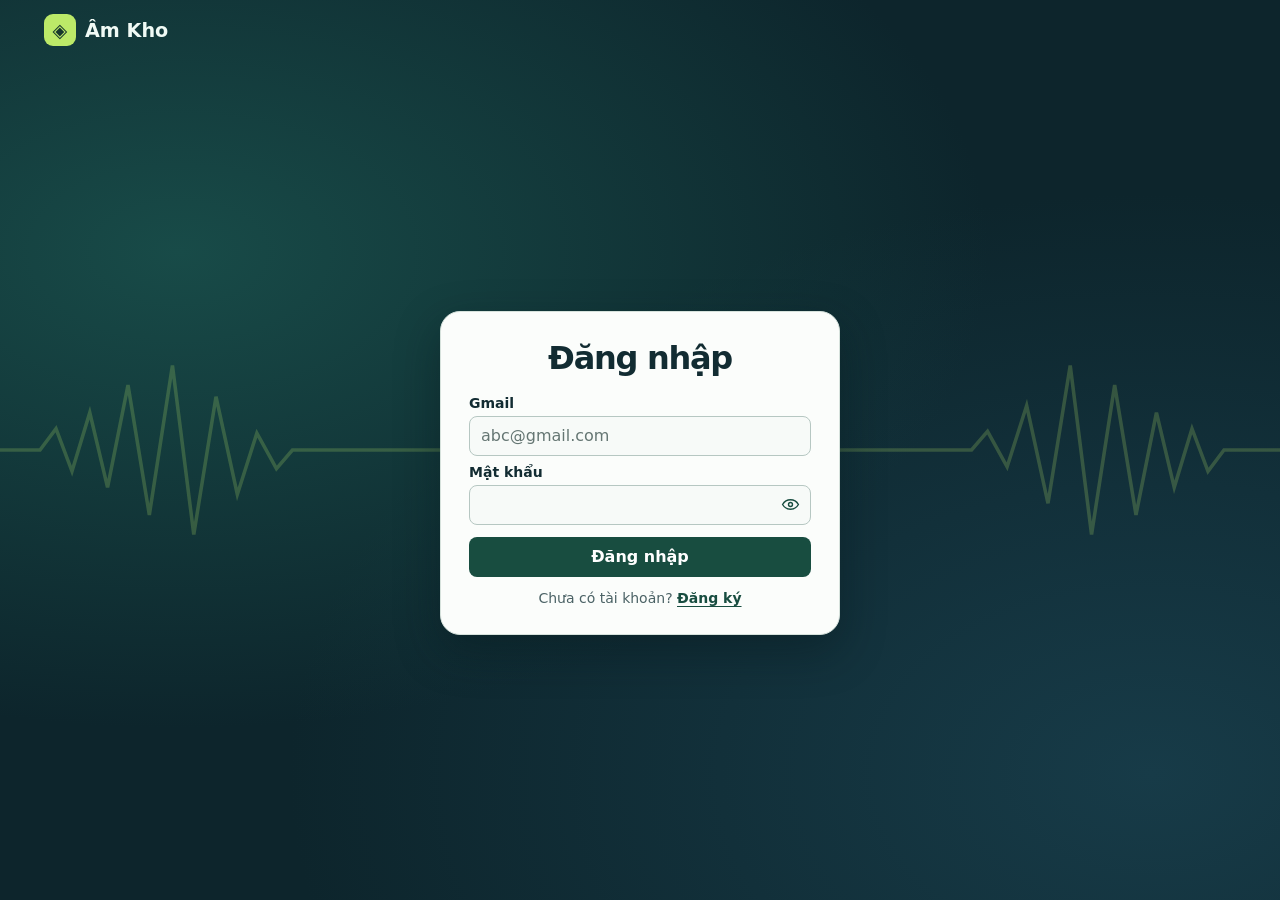
==== web/index.html @ 957ab634 "tao UI dang ky, dang nhap" ====
<!doctype html>
<html lang="vi">
<head>
  <meta charset="utf-8">
  <meta name="viewport" content="width=device-width, initial-scale=1">
  <meta name="color-scheme" content="light">
  <title>Đăng nhập · Âm Kho</title>
  <link rel="stylesheet" href="assets/auth.css">
  <script src="assets/auth.js" defer></script>
</head>
<body>
  <header class="site-header">
    <a class="brand" href="#login"><span class="brand-icon" aria-hidden="true">◈</span> Âm Kho</a>
  </header>
  <div class="toast" id="auth-toast" role="status" aria-live="polite" aria-atomic="true"></div>
  <main class="shell">
    <section class="account-content" aria-labelledby="screen-title">
        <h1 id="screen-title" tabindex="-1">Đăng nhập</h1>

        <form id="login-form" action="#login">
          <label for="login-email">Gmail</label>
          <input id="login-email" type="email" placeholder="abc@gmail.com" autocomplete="username" required maxlength="254" autocapitalize="none" spellcheck="false">
          <label for="login-password">Mật khẩu</label>
          <div class="password-field">
            <input id="login-password" type="password" autocomplete="current-password" required maxlength="128">
            <button class="password-toggle" type="button" aria-controls="login-password" aria-label="Hiện mật khẩu" title="Hiện mật khẩu" hidden></button>
          </div>
          <button type="submit">Đăng nhập</button>
        </form>

        <form id="register-form" action="#register" hidden>
          <label for="register-email">Gmail</label>
          <input id="register-email" type="email" placeholder="abc@gmail.com" autocomplete="username" required maxlength="254" autocapitalize="none" spellcheck="false">
          <label for="register-password">Mật khẩu</label>
          <div class="password-field">
            <input id="register-password" type="password" autocomplete="new-password" required maxlength="128" aria-describedby="password-hint">
            <button class="password-toggle" type="button" aria-controls="register-password" aria-label="Hiện mật khẩu" title="Hiện mật khẩu" hidden></button>
          </div>
          <small id="password-hint">Gồm chữ thường, chữ hoa, số và ký tự đặc biệt.</small>
          <label for="confirm-password">Nhập lại mật khẩu</label>
          <div class="password-field">
            <input id="confirm-password" type="password" autocomplete="new-password" required maxlength="128">
            <button class="password-toggle" type="button" aria-controls="confirm-password" aria-label="Hiện mật khẩu nhập lại" title="Hiện mật khẩu nhập lại" hidden></button>
          </div>
          <button type="submit">Tạo tài khoản</button>
        </form>

        <p class="notice" id="notice" role="status" aria-live="polite" hidden></p>
        <p class="account-switch"><span id="switch-text">Chưa có tài khoản?</span> <a id="switch-link" href="#register">Đăng ký</a></p>
        <noscript>Vui lòng bật JavaScript để xem cả hai giao diện.</noscript>
    </section>
  </main>
</body>
</html>
---- web/assets/auth.css ----
:root { color: #122c32; background: #0d252c; font-family: system-ui, sans-serif; color-scheme: light; }
* { box-sizing: border-box; }
[hidden] { display: none !important; }
body {
  min-height: 100vh;
  min-height: 100dvh;
  margin: 0;
  display: grid;
  grid-template-rows: auto 1fr;
  background:
    radial-gradient(ellipse at 14% 28%, #184b48 0, transparent 52%),
    radial-gradient(ellipse at 90% 86%, #173b48 0, transparent 53%),
    #0d252c;
}
body::before {
  content: '';
  position: fixed;
  inset: 0;
  pointer-events: none;
  background: center / max(850px, 100vw) auto no-repeat url("data:image/svg+xml,%3Csvg xmlns='http://www.w3.org/2000/svg' viewBox='0 0 1440 360'%3E%3Cg fill='none' stroke='%23bce968' stroke-linecap='round' stroke-width='4' opacity='.22'%3E%3Cpath d='M-20 180h65l18-24 18 48 20-66 20 84 23-115 24 146 26-168 24 190 25-155 24 110 22-69 22 40 18-21h208m362 0h194l18-21 22 40 22-69 24 110 25-155 24 190 26-168 24 146 23-115 20 84 20-66 18 48 18-24h65'/%3E%3C/g%3E%3C/svg%3E");
}
.site-header, .shell { position: relative; }
.site-header { padding: 14px clamp(16px, 4vw, 44px); }
.brand { display: inline-flex; align-items: center; gap: 9px; color: #f0faf5; text-decoration: none; font-size: 1.2rem; }
.brand-icon { display: grid; place-items: center; width: 32px; height: 32px; border-radius: 9px; background: #bce968; color: #16362c; }
.shell { display: grid; place-items: center; padding: 8px 16px 22px; }
.account-content { width: min(100%, 400px); padding: clamp(16px, 4vw, 28px); background: #fbfdfb; border: 1px solid #d6e2dc; border-radius: 20px; box-shadow: 0 16px 44px #06191e70; }
h1 { font-size: clamp(1.55rem, 4vw, 2rem); margin: 0 0 15px; letter-spacing: -.04em; line-height: 1.15; text-align: center; }
form { display: grid; gap: 5px; }
label { margin-top: 3px; font-size: .875rem; font-weight: 700; }
input { width: 100%; min-width: 0; min-height: 40px; padding: 8px 11px; font: inherit; color: inherit; background: #f7faf8; border: 1px solid #b6c7c2; border-radius: 8px; }
input::placeholder { color: #657673; opacity: 1; }
small { margin-bottom: 1px; color: #4b6265; font-size: .79rem; line-height: 1.3; }
.password-field { position: relative; }
.password-field input { padding-inline-end: 44px; }
.password-field input::-ms-reveal { display: none; }
.password-toggle { position: absolute; inset-inline-end: 2px; top: 2px; bottom: 2px; width: 38px; padding: 0; border: 0; border-radius: 7px; color: #184d40; background: transparent; cursor: pointer; }
.password-toggle::before { content: ''; display: block; width: 19px; height: 19px; margin: auto; background: center / contain no-repeat url("data:image/svg+xml,%3Csvg xmlns='http://www.w3.org/2000/svg' viewBox='0 0 24 24' fill='none' stroke='%23184d40' stroke-width='1.8'%3E%3Cpath d='M2 12s3.5-6 10-6 10 6 10 6-3.5 6-10 6-10-6-10-6Z'/%3E%3Ccircle cx='12' cy='12' r='2.5'/%3E%3C/svg%3E"); }
.password-toggle.is-visible::after { content: ''; position: absolute; width: 20px; height: 2px; background: currentColor; top: 50%; left: 50%; transform: translate(-50%, -50%) rotate(-45deg); box-shadow: 0 -1px #f7faf8; }
.password-toggle:hover { background-color: #e7f1ed; }
form button[type="submit"] { min-height: 40px; margin-top: 7px; padding: 8px 12px; border: 0; border-radius: 8px; background: #184d40; color: white; font: inherit; font-weight: 700; cursor: pointer; }
form button[type="submit"]:hover { background: #123a31; }
form button[type="submit"]:disabled { opacity: .7; cursor: wait; }
:focus-visible { outline: 2px solid #407c4e; outline-offset: 2px; }
.account-switch { margin: 13px 0 0; text-align: center; color: #4b6265; font-size: .875rem; }
a { color: #184d40; font-weight: 700; text-underline-offset: 3px; }
.notice { margin: 9px 0 0; padding: 7px 9px; border-radius: 7px; background: #e6f5e9; color: #184d40; font-size: .84rem; line-height: 1.3; }
.notice[data-kind="error"] { background: #fceeea; color: #8b2d20; }
.toast { position: fixed; z-index: 1; inset-block-start: 12px; inset-inline-start: 50%; transform: translateX(-50%); width: max-content; max-width: calc(100% - 32px); padding: 10px 15px; border-radius: 9px; background: #bce968; color: #16362c; box-shadow: 0 5px 18px #06191e70; font-size: .9rem; font-weight: 700; text-align: center; pointer-events: none; }
.toast:empty { padding: 0; box-shadow: none; }
.toast { opacity: 0; transition: opacity 240ms ease-in-out; }
.toast.is-visible { opacity: 1; }
.toast[data-kind="error"] { background: #fceeea; color: #8b2d20; }

@media (prefers-reduced-motion: reduce) {
  .toast { transition: none; }
}

@media (max-width: 480px) {
  .toast { inset-block-start: 56px; }
}

@media (max-height: 560px) {
  .site-header { padding-block: 7px; }
  .shell { padding-block: 4px 8px; }
  .account-content { padding-block: 12px; }
  h1 { margin-bottom: 9px; }
  form { gap: 4px; }
  .account-switch { margin-top: 9px; }
}
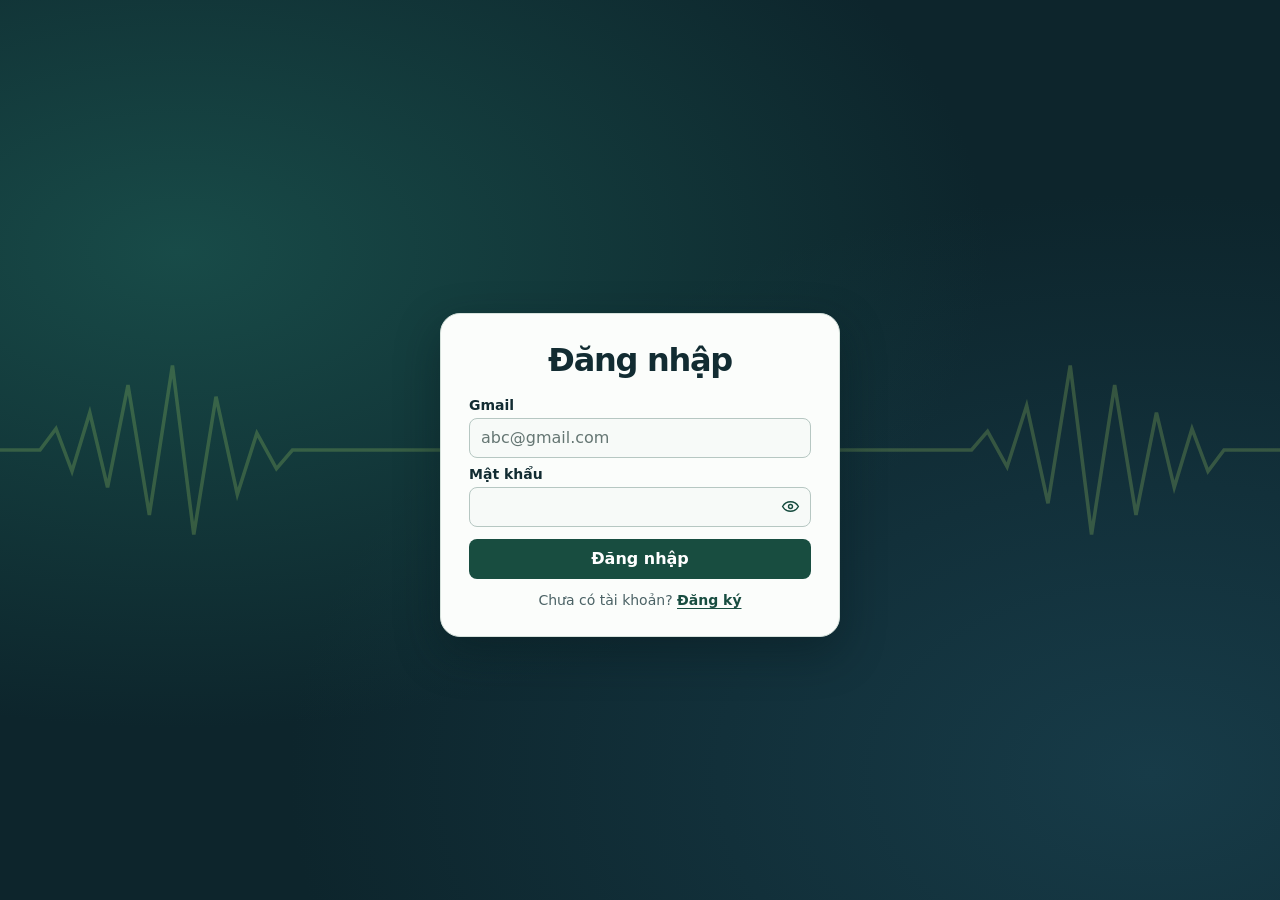
==== commit 1b28bf31: "them logo, them nut dang xuat" ====
--- a/web/index.html
+++ b/web/index.html
@@ -4,13 +4,13 @@
   <meta charset="utf-8">
   <meta name="viewport" content="width=device-width, initial-scale=1">
   <meta name="color-scheme" content="light">
-  <title>Đăng nhập · Âm Kho</title>
+  <title>Đăng nhập · EchoRent</title>
   <link rel="stylesheet" href="assets/auth.css">
   <script src="assets/auth.js" defer></script>
 </head>
 <body>
   <header class="site-header">
-    <a class="brand" href="#login"><span class="brand-icon" aria-hidden="true">◈</span> Âm Kho</a>
+    <!-- site-brand -->
   </header>
   <div class="toast" id="auth-toast" role="status" aria-live="polite" aria-atomic="true"></div>
   <main class="shell">
--- a/web/assets/auth.css
+++ b/web/assets/auth.css
@@ -19,10 +19,27 @@
   pointer-events: none;
   background: center / max(850px, 100vw) auto no-repeat url("data:image/svg+xml,%3Csvg xmlns='http://www.w3.org/2000/svg' viewBox='0 0 1440 360'%3E%3Cg fill='none' stroke='%23bce968' stroke-linecap='round' stroke-width='4' opacity='.22'%3E%3Cpath d='M-20 180h65l18-24 18 48 20-66 20 84 23-115 24 146 26-168 24 190 25-155 24 110 22-69 22 40 18-21h208m362 0h194l18-21 22 40 22-69 24 110 25-155 24 190 26-168 24 146 23-115 20 84 20-66 18 48 18-24h65'/%3E%3C/g%3E%3C/svg%3E");
 }
-.site-header, .shell { position: relative; }
-.site-header { padding: 14px clamp(16px, 4vw, 44px); }
+.shell { position: relative; }
+.site-header { position: sticky; top: 0; z-index: 1; display: flex; align-items: center; justify-content: space-between; gap: 12px; min-height: 36px; padding: 14px clamp(16px, 4vw, 44px); box-sizing: content-box; }
+.logout-button { min-height: 36px; padding: 6px 12px; border: 1px solid #bce968; border-radius: 8px; background: #14363c; color: #f0faf5; font: inherit; font-size: .875rem; cursor: pointer; }
+.logout-button:disabled { opacity: .65; cursor: wait; }
+.logout-dialog { width: min(400px, calc(100% - 32px)); padding: 24px; border: 1px solid #d6e2dc; border-radius: 16px; background: #fbfdfb; color: #122c32; box-shadow: 0 16px 48px #06191e80; }
+.logout-dialog[open], .logout-dialog[open]::backdrop { animation: dialog-fade-in 240ms ease-in-out both; }
+.logout-dialog::backdrop { background: #071b22a6; }
+.logout-dialog.is-closing, .logout-dialog.is-closing::backdrop { animation-name: dialog-fade-out; }
+.logout-dialog h1 { margin: 0 0 8px; text-align: left; font-size: 1.3rem; }
+.logout-dialog > p:not(.notice) { margin: 0; color: #4b6265; font-size: .95rem; }
+.logout-actions { display: flex; justify-content: flex-end; gap: 8px; margin-top: 20px; }
+.dialog-button { min-height: 38px; padding: 7px 12px; border: 1px solid #b6c7c2; border-radius: 8px; background: #f7faf8; color: #122c32; font: inherit; font-size: .9rem; font-weight: 700; cursor: pointer; }
+.dialog-button:hover { background: #e7f1ed; }
+.dialog-confirm { border-color: #184d40; background: #184d40; color: white; }
+.dialog-confirm:hover { background: #123a31; }
+.dialog-button:disabled { opacity: .65; cursor: wait; }
+
+@keyframes dialog-fade-in { from { opacity: 0; } to { opacity: 1; } }
+@keyframes dialog-fade-out { from { opacity: 1; } to { opacity: 0; } }
 .brand { display: inline-flex; align-items: center; gap: 9px; color: #f0faf5; text-decoration: none; font-size: 1.2rem; }
-.brand-icon { display: grid; place-items: center; width: 32px; height: 32px; border-radius: 9px; background: #bce968; color: #16362c; }
+.brand-icon { display: block; width: 32px; height: 32px; object-fit: contain; }
 .shell { display: grid; place-items: center; padding: 8px 16px 22px; }
 .account-content { width: min(100%, 400px); padding: clamp(16px, 4vw, 28px); background: #fbfdfb; border: 1px solid #d6e2dc; border-radius: 20px; box-shadow: 0 16px 44px #06191e70; }
 h1 { font-size: clamp(1.55rem, 4vw, 2rem); margin: 0 0 15px; letter-spacing: -.04em; line-height: 1.15; text-align: center; }
@@ -46,7 +63,7 @@
 a { color: #184d40; font-weight: 700; text-underline-offset: 3px; }
 .notice { margin: 9px 0 0; padding: 7px 9px; border-radius: 7px; background: #e6f5e9; color: #184d40; font-size: .84rem; line-height: 1.3; }
 .notice[data-kind="error"] { background: #fceeea; color: #8b2d20; }
-.toast { position: fixed; z-index: 1; inset-block-start: 12px; inset-inline-start: 50%; transform: translateX(-50%); width: max-content; max-width: calc(100% - 32px); padding: 10px 15px; border-radius: 9px; background: #bce968; color: #16362c; box-shadow: 0 5px 18px #06191e70; font-size: .9rem; font-weight: 700; text-align: center; pointer-events: none; }
+.toast { position: fixed; z-index: 2; inset-block-start: 12px; inset-inline-start: 50%; transform: translateX(-50%); width: max-content; max-width: calc(100% - 32px); padding: 10px 15px; border-radius: 9px; background: #bce968; color: #16362c; box-shadow: 0 5px 18px #06191e70; font-size: .9rem; font-weight: 700; text-align: center; pointer-events: none; }
 .toast:empty { padding: 0; box-shadow: none; }
 .toast { opacity: 0; transition: opacity 240ms ease-in-out; }
 .toast.is-visible { opacity: 1; }
@@ -54,6 +71,7 @@
 
 @media (prefers-reduced-motion: reduce) {
   .toast { transition: none; }
+  .logout-dialog[open], .logout-dialog[open]::backdrop { animation: none; }
 }
 
 @media (max-width: 480px) {
